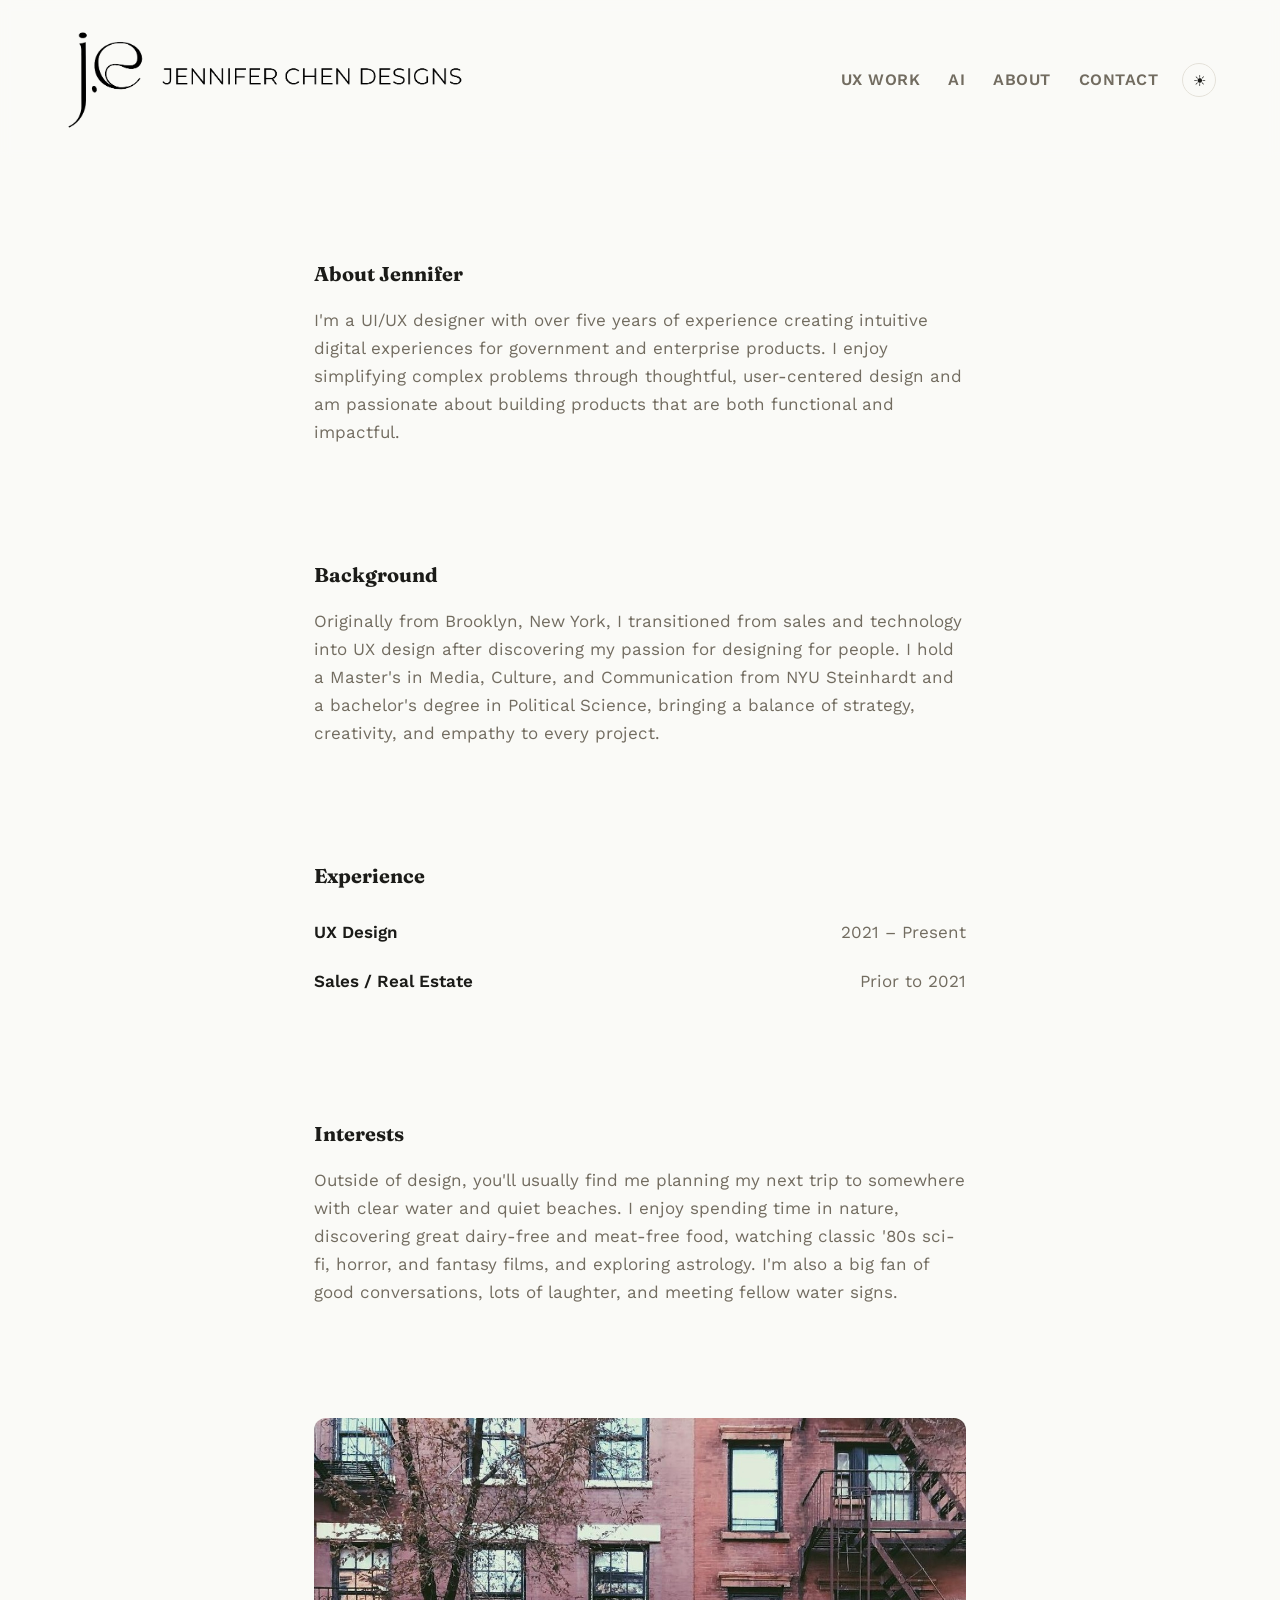
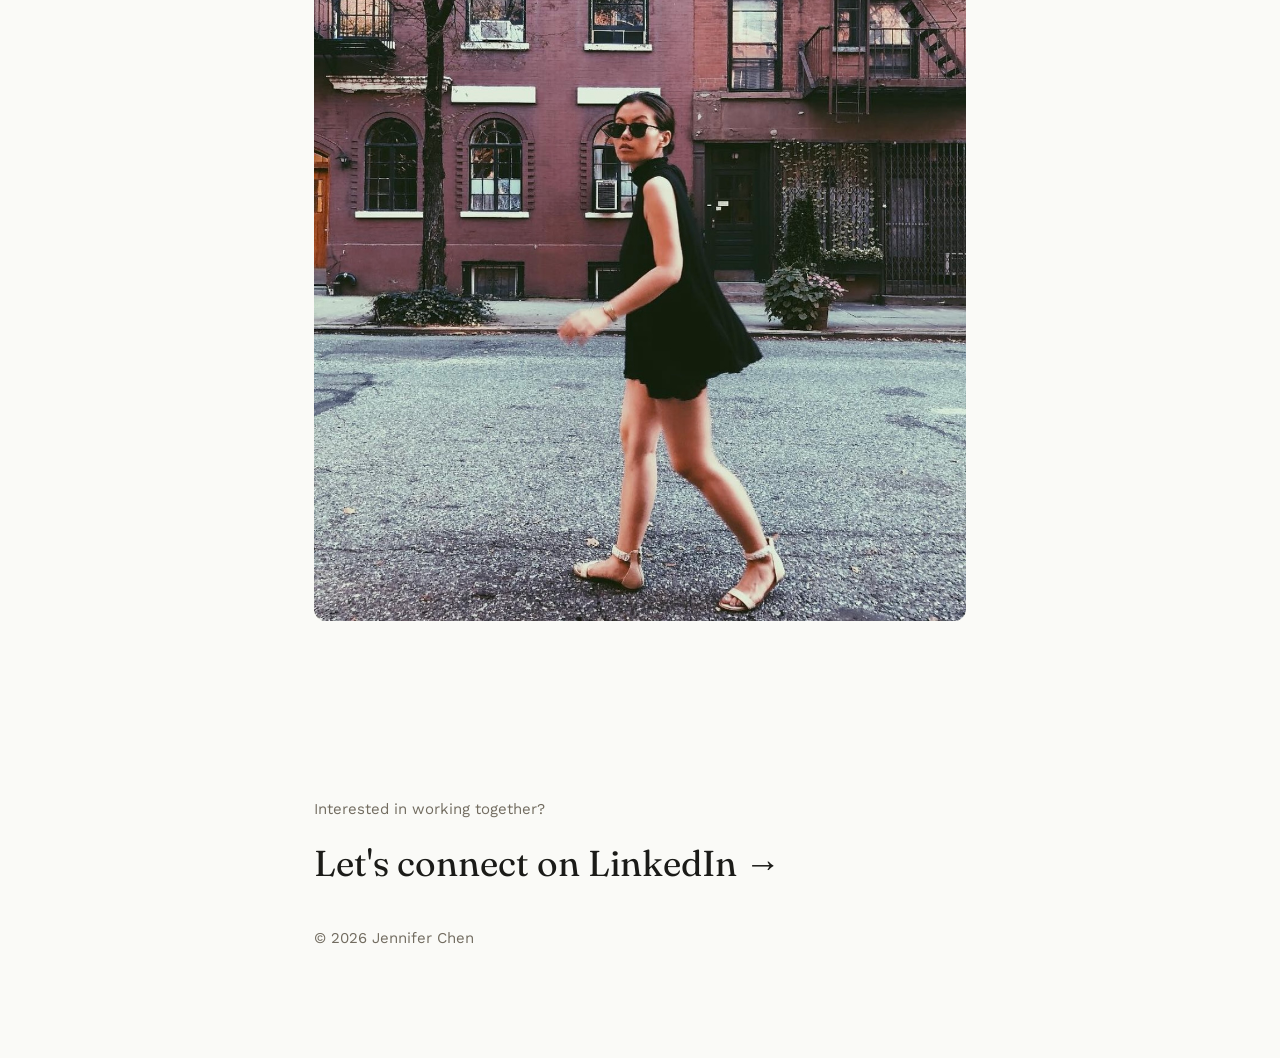
==== about.html @ e142f929 "Initial commit: byjcdesigns.com portfolio site" ====
<!DOCTYPE html>
<html lang="en">
<head>
<meta charset="UTF-8">
<meta name="viewport" content="width=device-width, initial-scale=1.0">
<title>About — Jennifer Chen</title>
<meta name="description" content="About Jennifer Chen — Product Designer.">
<link rel="preconnect" href="https://fonts.googleapis.com">
<link rel="preconnect" href="https://fonts.gstatic.com" crossorigin>
<link href="https://fonts.googleapis.com/css2?family=Fraunces:opsz,wght@9..144,400;9..144,500;9..144,600;9..144,700&family=Work+Sans:wght@400;500;600&display=swap" rel="stylesheet">
<link rel="stylesheet" href="styles.css">
</head>
<body>

<header class="site-header">
  <a href="index.html" class="logo">
      <img src="images/logo-light.png" alt="Jennifer Chen" class="logo-img logo-img-light">
      <img src="images/logo-dark.png" alt="Jennifer Chen" class="logo-img logo-img-dark">
    </a>
  <nav>
    <a href="index.html#work">UX Work</a>
    <a href="ai.html">AI</a>
    <a href="about.html">About</a>
    <a href="index.html#contact">Contact</a>
    <button id="theme-toggle" class="theme-toggle" aria-label="Toggle dark mode" title="Toggle dark mode">
      <span class="icon-sun">☀</span>
      <span class="icon-moon">☾</span>
    </button>
  </nav>
</header>

<main>

  <section class="page-section reveal" id="about-jennifer" style="padding-top: 96px;">
    <h2>About Jennifer</h2>
    <p>I'm a UI/UX designer with over five years of experience creating intuitive digital
    experiences for government and enterprise products. I enjoy simplifying complex problems
    through thoughtful, user-centered design and am passionate about building products that
    are both functional and impactful.</p>
  </section>

  <section class="page-section reveal" id="background">
    <h2>Background</h2>
    <p>Originally from Brooklyn, New York, I transitioned from sales and technology into UX
    design after discovering my passion for designing for people. I hold a Master's in Media,
    Culture, and Communication from NYU Steinhardt and a bachelor's degree in Political Science,
    bringing a balance of strategy, creativity, and empathy to every project.</p>
  </section>

  <section class="page-section reveal" id="experience">
    <h2>Experience</h2>
    <ul class="page-list">
      <li><span>UX Design</span><span>2021 – Present</span></li>
      <li><span>Sales / Real Estate</span><span>Prior to 2021</span></li>
    </ul>
  </section>

  <section class="page-section reveal" id="interests">
    <h2>Interests</h2>
    <p>Outside of design, you'll usually find me planning my next trip to somewhere with clear
    water and quiet beaches. I enjoy spending time in nature, discovering great dairy-free and
    meat-free food, watching classic '80s sci-fi, horror, and fantasy films, and exploring
    astrology. I'm also a big fan of good conversations, lots of laughter, and meeting fellow
    water signs.</p>
  </section>

  <div class="page-photo reveal">
    <img src="images/about-street.jpg" alt="Jennifer Chen">
  </div>

</main>

<footer class="contact" id="contact">
  <p class="reveal">Interested in working together?</p>
  <a class="contact-link reveal" href="https://www.linkedin.com/in/jennjchen" target="_blank" rel="noopener">Let's connect on LinkedIn →</a>
  <p class="copyright reveal">&copy; 2026 Jennifer Chen</p>
</footer>

<script src="script.js"></script>
</body>
</html>
---- styles.css ----
/* ---------- Design tokens ---------- */
:root {
  --bg: #FAFAF7;
  --ink: #1B1B18;
  --ink-soft: #726C60;
  --accent: #A8461D;
  --line: #E4E1D8;
  --pink: #C2185B;
  --header-bg: rgba(250, 250, 247, 0.88);
  --serif: "Fraunces", Georgia, serif;
  --sans: "Work Sans", -apple-system, BlinkMacSystemFont, "Segoe UI", sans-serif;
  --max-w: 780px;
  --side-pad: clamp(24px, 6vw, 64px);
}

/* ---------- Dark mode tokens ---------- */
:root[data-theme="dark"] {
  --bg: #15140F;
  --ink: #EDEAE0;
  --ink-soft: #9C978A;
  --accent: #E38A4E;
  --line: #322F26;
  --pink: #F48FB1;
  --header-bg: rgba(21, 20, 15, 0.88);
}

* { box-sizing: border-box; }

html { scroll-behavior: smooth; }

body {
  margin: 0;
  background: var(--bg);
  color: var(--ink);
  font-family: var(--sans);
  font-size: 17px;
  line-height: 1.65;
  -webkit-font-smoothing: antialiased;
  transition: background-color 0.4s ease, color 0.4s ease;
}

a { color: inherit; }

/* ---------- Header ---------- */
.site-header {
  display: flex;
  align-items: center;
  justify-content: space-between;
  padding: 28px var(--side-pad);
  position: sticky;
  top: 0;
  background: var(--header-bg);
  backdrop-filter: blur(6px);
  z-index: 10;
  border-bottom: 1px solid transparent;
  transition: background-color 0.4s ease;
}

.site-header nav {
  display: flex;
  align-items: center;
}

/* ---------- Dark mode toggle ---------- */
.theme-toggle {
  display: inline-flex;
  align-items: center;
  justify-content: center;
  width: 34px;
  height: 34px;
  margin-left: 24px;
  border: 1px solid var(--line);
  border-radius: 999px;
  background: transparent;
  color: var(--ink);
  font-size: 15px;
  line-height: 1;
  cursor: pointer;
  transition: border-color 0.3s ease, color 0.3s ease, transform 0.4s ease;
}

.theme-toggle:hover {
  border-color: var(--accent);
  color: var(--accent);
  transform: rotate(20deg);
}

.theme-toggle .icon-moon { display: none; }
:root[data-theme="dark"] .theme-toggle .icon-sun { display: none; }
:root[data-theme="dark"] .theme-toggle .icon-moon { display: inline; }

.logo {
  display: inline-flex;
  align-items: center;
  text-decoration: none;
}

.logo-img {
  display: block;
  height: 104px;
  width: auto;
}

.logo-img-dark { display: none; }
:root[data-theme="dark"] .logo-img-light { display: none; }
:root[data-theme="dark"] .logo-img-dark { display: block; }

.site-header nav a {
  text-decoration: none;
  margin-left: 28px;
  font-size: 16px;
  font-weight: 600;
  text-transform: uppercase;
  letter-spacing: 0.03em;
  color: var(--ink-soft);
  transition: color 0.2s ease;
}

.site-header nav a:hover { color: var(--ink); }

/* ---------- Hero ---------- */
.hero {
  max-width: var(--max-w);
  margin: 0 auto;
  padding: 96px var(--side-pad) 48px;
}

.hero-intro {
  font-family: var(--serif);
  font-weight: 400;
  font-size: clamp(28px, 4.5vw, 44px);
  line-height: 1.28;
  margin: 0;
}

.hero-intro strong { font-weight: 600; }

.hero-line-indent {
  display: block;
  font-family: var(--sans);
  font-weight: 400;
  margin-top: 24px;
  padding-left: 48px;
  font-size: clamp(16px, 2.2vw, 20px);
  line-height: 1.5;
}

.hero-line-indent strong { font-weight: 600; }

/* ---------- Timeline ---------- */
.timeline {
  max-width: var(--max-w);
  margin: 0 auto;
  padding: 32px var(--side-pad) 64px;
  border-top: none;
  border-bottom: none;
}

.timeline-list {
  list-style: none;
  margin: 32px 0 0;
  padding: 0;
}

.timeline-list li {
  display: grid;
  grid-template-columns: 110px 1fr auto;
  gap: 16px;
  align-items: baseline;
  padding: 14px 0;
  border-bottom: 1px dashed var(--line);
  font-size: 15px;
}

.timeline-list li:last-child { border-bottom: none; }

.timeline-date {
  color: var(--ink-soft);
  font-size: 13px;
  letter-spacing: 0.02em;
}

.timeline-role { font-weight: 600; }

.timeline-company {
  color: var(--ink-soft);
  text-align: right;
}

/* ---------- Bio ---------- */
.bio {
  max-width: var(--max-w);
  margin: 0 auto;
  padding: 64px var(--side-pad);
}

.bio p {
  font-size: 18px;
  color: var(--ink-soft);
  margin: 0 0 24px;
}

.bio p:last-child { margin-bottom: 0; }

.bio strong { color: var(--ink); font-weight: 600; }

/* ---------- Work ---------- */
.work {
  max-width: var(--max-w);
  margin: 0 auto;
  padding: 32px var(--side-pad) 80px;
}

.section-label {
  font-family: var(--serif);
  font-optical-sizing: auto;
  font-size: 18px;
  font-weight: 700;
  letter-spacing: 0.01em;
  color: var(--ink);
  margin: 0 0 24px;
}

.project-card {
  display: flex;
  align-items: center;
  justify-content: space-between;
  gap: 24px;
  text-decoration: none;
  padding: 28px 0;
  border-bottom: none;
  transition: padding-left 0.25s ease, color 0.25s ease;
}

.project-card:first-of-type { border-top: none; }

.project-card:hover {
  padding-left: 8px;
  color: var(--accent);
}

.project-card-thumb {
  flex-shrink: 0;
  width: 120px;
  height: 86px;
  object-fit: cover;
  border-radius: 12px;
  filter: grayscale(55%) contrast(1.05) brightness(0.9);
  transition: filter 0.5s ease;
}

:root[data-theme="dark"] .project-card-thumb {
  filter: grayscale(70%) contrast(1.1) brightness(0.5);
}

.project-card:hover .project-card-thumb,
:root[data-theme="dark"] .project-card:hover .project-card-thumb {
  filter: none;
}

/* image-only card: no text, full-color, larger */
.project-card--image,
.project-card--image:first-of-type {
  display: block;
  padding: 0;
  margin-bottom: 80px;
  border-top: none;
  border-bottom: none;
}

.project-card--image:last-of-type {
  margin-bottom: 0;
}

.project-card--image:hover {
  padding-left: 0;
  color: inherit;
}

.project-card--image .project-card-thumb {
  width: 100%;
  height: auto;
  object-fit: contain;
  border-radius: 20px;
  filter: none;
  transition: filter 0.3s ease;
}

:root[data-theme="dark"] .project-card--image .project-card-thumb {
  filter: none;
}

.project-card--image:hover .project-card-thumb {
  filter: brightness(0.7);
}

.project-card--image.project-card--dim .project-card-thumb {
  filter: brightness(0.7);
}

.project-card--image.project-card--dim:hover .project-card-thumb {
  filter: brightness(1);
}

.project-card h3 {
  font-family: var(--serif);
  font-weight: 600;
  font-size: 22px;
  margin: 0 0 6px;
}

.project-card p {
  margin: 0;
  font-size: 15px;
  color: var(--ink-soft);
}

.project-card-arrow {
  font-size: 20px;
  flex-shrink: 0;
  margin-left: auto;
  transition: transform 0.25s ease;
}

.project-card:hover .project-card-arrow {
  transform: translateX(4px);
}

/* ---------- Generic page sections (About, etc.) ---------- */
.page-avatar-wrap {
  display: flex;
  justify-content: center;
  padding: 96px var(--side-pad) 8px;
}

.page-avatar {
  width: 160px;
  height: 160px;
  display: block;
  object-fit: cover;
  border-radius: 50%;
  filter: brightness(0.7);
  transition: filter 0.3s ease;
}

.page-avatar:hover {
  filter: brightness(1);
}

.page-photo {
  max-width: var(--max-w);
  margin: 0 auto;
  padding: 56px var(--side-pad) 96px;
}

.page-photo img {
  width: 100%;
  display: block;
  border-radius: 12px;
}

.page-section {
  max-width: var(--max-w);
  margin: 0 auto;
  padding: 56px var(--side-pad);
  border-top: none;
  transition: border-color 0.4s ease;
}

.page-section h2 {
  font-family: var(--serif);
  font-weight: 700;
  font-size: 20px;
  color: var(--ink);
  margin: 0 0 16px;
}

.page-section p {
  font-size: 17px;
  color: var(--ink-soft);
  margin: 0 0 20px;
}

.page-section p:last-child { margin-bottom: 0; }

.page-list {
  list-style: none;
  margin: 0;
  padding: 0;
}

.page-list li {
  display: flex;
  justify-content: space-between;
  gap: 24px;
  padding: 10px 0;
  font-size: 17px;
}

.page-list li span:first-child {
  color: var(--ink);
  font-weight: 600;
}

.page-list li span:last-child {
  color: var(--ink-soft);
}

@media (max-width: 640px) {
  .page-avatar {
    width: 120px;
    height: 120px;
  }
}

/* ---------- Contact / footer ---------- */
.contact {
  max-width: var(--max-w);
  margin: 0 auto;
  padding: 80px var(--side-pad) 96px;
  text-align: left;
  border-top: none;
}

.contact p {
  color: var(--ink-soft);
  margin: 0 0 12px;
  font-size: 15px;
}

.copyright {
  margin-top: 50px;
  font-size: 18px;
  color: var(--ink);
  text-align: left;
}

.contact-link {
  display: inline-block;
  font-family: var(--serif);
  font-size: clamp(26px, 4vw, 36px);
  text-decoration: none;
  color: var(--ink);
  margin-bottom: 32px;
}

.contact-link:hover { color: var(--accent); }

.social-links a {
  text-decoration: none;
  color: var(--ink-soft);
  font-size: 14px;
  margin-right: 20px;
}

.social-links a:hover { color: var(--ink); }

/* ---------- Theme-aware transitions ---------- */
section,
footer,
.project-card,
.contact-link,
.social-links a,
.timeline-list li,
.cs-hero-image .placeholder,
.cs-section {
  transition: background-color 0.4s ease, color 0.4s ease, border-color 0.4s ease;
}

/* ---------- Theme toggle "activeness" pulse ---------- */
/* Applied briefly via JS to every section when dark mode is switched,
   so the hue change reads as an active, deliberate transition rather
   than an abrupt flash. */
.theme-fade {
  transition: opacity 0.3s ease !important;
  opacity: 0.4;
}

/* ---------- Scroll reveal ---------- */
.reveal {
  opacity: 0;
  transform: translateY(14px);
  transition: opacity 0.6s ease, transform 0.6s ease;
}

.reveal.is-visible {
  opacity: 1;
  transform: translateY(0);
}

/* ---------- Responsive ---------- */
@media (max-width: 640px) {
  .timeline-list li {
    grid-template-columns: 1fr;
    gap: 2px;
    padding: 16px 0;
  }
  .timeline-company { text-align: left; }
  .site-header nav a { margin-left: 16px; }
  .project-card-thumb {
    width: 72px;
    height: 52px;
  }
}
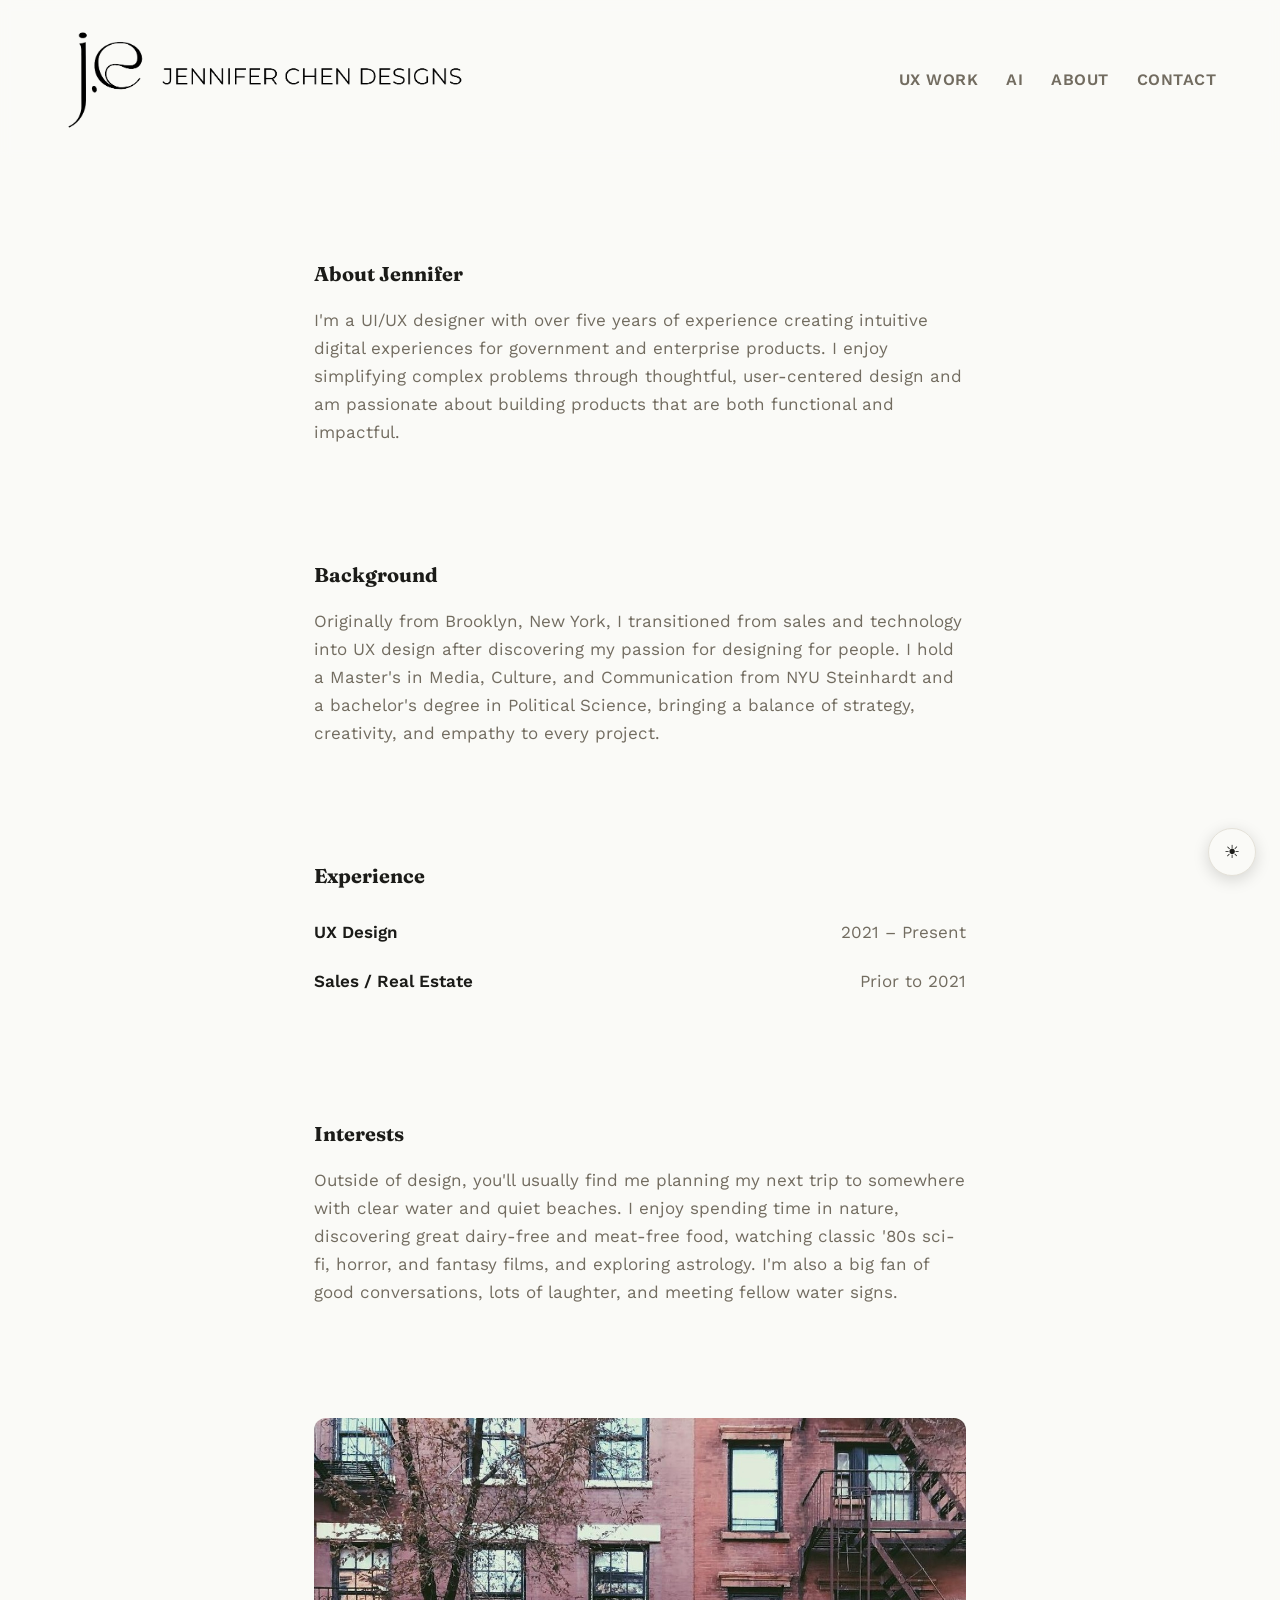
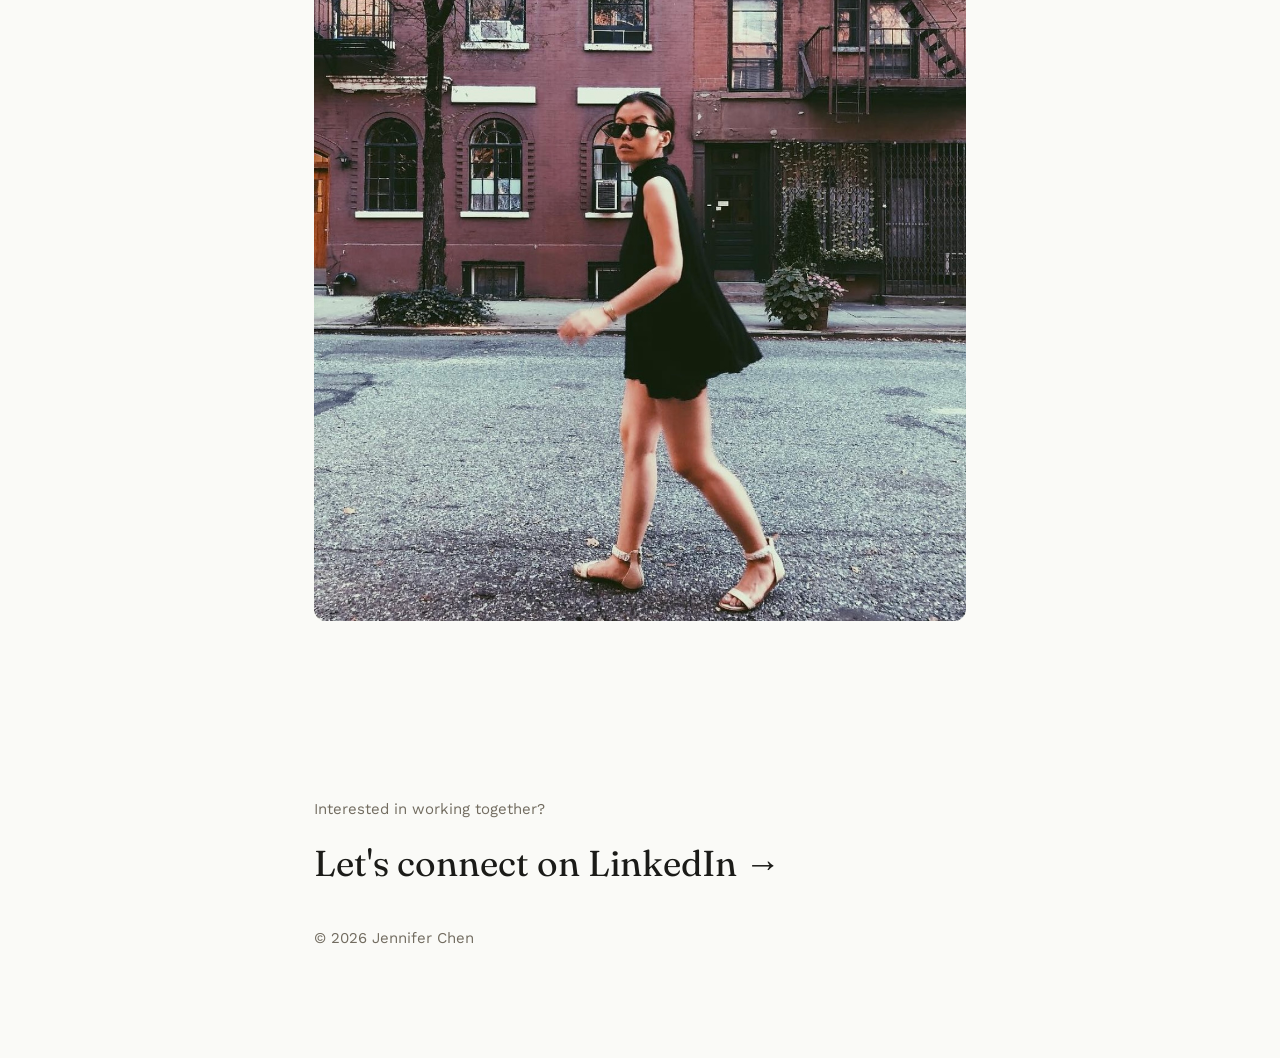
==== commit 10d9abec: "Move theme toggle button outside header (backdrop-filter was trapping its fixed positioning inside t" ====
--- a/about.html
+++ b/about.html
@@ -3,6 +3,10 @@
 <head>
 <meta charset="UTF-8">
 <meta name="viewport" content="width=device-width, initial-scale=1.0">
+<link rel="icon" type="image/x-icon" href="favicon.ico">
+<link rel="icon" type="image/png" sizes="32x32" href="favicon-32x32.png">
+<link rel="icon" type="image/png" sizes="16x16" href="favicon-16x16.png">
+<link rel="apple-touch-icon" sizes="180x180" href="apple-touch-icon.png">
 <title>About — Jennifer Chen</title>
 <meta name="description" content="About Jennifer Chen — Product Designer.">
 <link rel="preconnect" href="https://fonts.googleapis.com">
@@ -22,12 +26,13 @@
     <a href="ai.html">AI</a>
     <a href="about.html">About</a>
     <a href="index.html#contact">Contact</a>
-    <button id="theme-toggle" class="theme-toggle" aria-label="Toggle dark mode" title="Toggle dark mode">
-      <span class="icon-sun">☀</span>
-      <span class="icon-moon">☾</span>
-    </button>
   </nav>
 </header>
+
+<button id="theme-toggle" class="theme-toggle" aria-label="Toggle dark mode" title="Toggle dark mode">
+  <span class="icon-sun">☀</span>
+  <span class="icon-moon">☾</span>
+</button>
 
 <main>
 
--- a/styles.css
+++ b/styles.css
@@ -63,20 +63,25 @@
 
 /* ---------- Dark mode toggle ---------- */
 .theme-toggle {
+  position: fixed;
+  bottom: 24px;
+  right: 24px;
+  z-index: 1000;
   display: inline-flex;
   align-items: center;
   justify-content: center;
-  width: 34px;
-  height: 34px;
-  margin-left: 24px;
+  width: 48px;
+  height: 48px;
+  margin-left: 0;
   border: 1px solid var(--line);
   border-radius: 999px;
-  background: transparent;
-  color: var(--ink);
-  font-size: 15px;
+  background: var(--bg);
+  color: var(--ink);
+  font-size: 18px;
   line-height: 1;
   cursor: pointer;
-  transition: border-color 0.3s ease, color 0.3s ease, transform 0.4s ease;
+  box-shadow: 0 4px 16px rgba(0, 0, 0, 0.15);
+  transition: border-color 0.3s ease, color 0.3s ease, transform 0.4s ease, background-color 0.4s ease;
 }
 
 .theme-toggle:hover {
@@ -294,12 +299,40 @@
   filter: brightness(0.7);
 }
 
-.project-card--image.project-card--dim .project-card-thumb {
-  filter: brightness(0.7);
-}
-
-.project-card--image.project-card--dim:hover .project-card-thumb {
-  filter: brightness(1);
+.project-thumb-wrap {
+  position: relative;
+  display: block;
+  line-height: 0;
+  border-radius: 20px;
+  overflow: hidden;
+}
+
+.project-thumb-scrim {
+  position: absolute;
+  inset: 0;
+  border-radius: 20px;
+  display: flex;
+  align-items: center;
+  justify-content: center;
+  background: rgba(0, 0, 0, 0.55);
+  opacity: 0;
+  transition: opacity 0.3s ease;
+  pointer-events: none;
+}
+
+.project-card--image:hover .project-thumb-scrim {
+  opacity: 1;
+}
+
+.project-thumb-scrim span {
+  font-family: var(--serif);
+  font-weight: 600;
+  text-decoration: underline;
+  font-size: clamp(20px, 3vw, 32px);
+  color: #FAFAF7;
+  text-align: center;
+  padding: 0 24px;
+  line-height: 1.3;
 }
 
 .project-card h3 {
